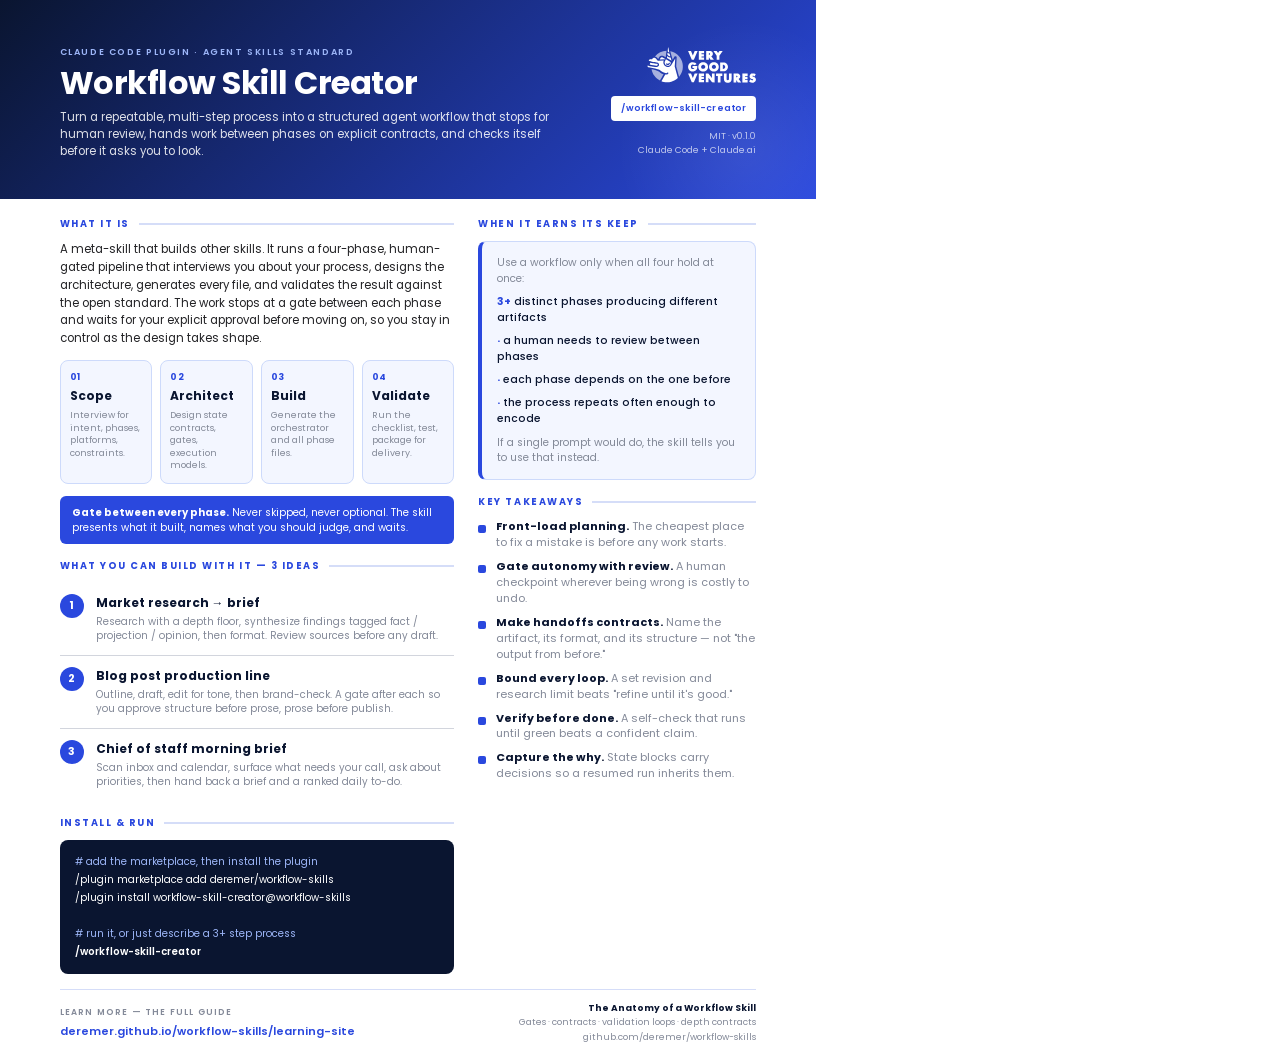
==== learning-site/handout.html @ ed43e68e "Rebrand handout to VGV, move into learning site, fix gate arrow - Redesigned handout.html and rebuil" ====
<!DOCTYPE html>
<html lang="en">
<head>
<meta charset="utf-8" />
<title>Workflow Skill Creator — Handout</title>
<link rel="preconnect" href="https://fonts.googleapis.com">
<link rel="preconnect" href="https://fonts.gstatic.com" crossorigin>
<link href="https://fonts.googleapis.com/css2?family=Poppins:wght@400;500;600;700&display=swap" rel="stylesheet">
<style>
  @page { size: Letter; margin: 0; }
  * { margin: 0; padding: 0; box-sizing: border-box; }

  :root {
    /* VGV core palette */
    --vgv-blue: #2A48DE;
    --vgv-navy: #0A1530;
    --vgv-black: #232326;
    --vgv-white: #FFFFFF;

    /* Web-context additions */
    --surface-light: #FAFBFF;
    --pale-blue: #F3F6FF;
    --light-blue: #CDDAFB;
    --sky-blue: #9DB6F8;
    --gray: #D2D5DD;
    --gray-deep: #838998;
    --eigengrau: #16161D;

    /* Tints */
    --blue-20: #D5DDF8;
    --blue-40: #AABBF2;
  }

  html, body {
    font-family: "Poppins", -apple-system, "Segoe UI", Helvetica, Arial, sans-serif;
    color: var(--vgv-black);
    background: var(--vgv-white);
    font-weight: 400;
    -webkit-print-color-adjust: exact;
    print-color-adjust: exact;
  }

  .page {
    width: 8.5in;
    height: 11in;
    display: flex;
    flex-direction: column;
  }

  /* ---------- header ---------- */
  .head {
    background: linear-gradient(135deg, var(--vgv-navy) 0%, var(--vgv-blue) 100%);
    color: var(--vgv-white);
    padding: 0.48in 0.62in 0.4in;
    display: flex;
    align-items: flex-start;
    justify-content: space-between;
    gap: 22px;
    position: relative;
    overflow: hidden;
    flex-shrink: 0;
  }
  .head::after {
    content: "";
    position: absolute;
    right: -60px;
    bottom: -80px;
    width: 260px;
    height: 260px;
    background: radial-gradient(circle, rgba(255,255,255,0.08) 0%, rgba(255,255,255,0) 70%);
    pointer-events: none;
  }
  .kicker {
    font-size: 9px;
    letter-spacing: 0.18em;
    text-transform: uppercase;
    color: var(--sky-blue);
    font-weight: 600;
  }
  h1 {
    font-family: "Poppins", sans-serif;
    font-weight: 700;
    font-size: 32px;
    line-height: 1.06;
    letter-spacing: -0.015em;
    margin: 7px 0 9px;
    color: var(--vgv-white);
  }
  .tagline {
    font-size: 11.5px;
    font-weight: 400;
    color: rgba(255,255,255,0.86);
    max-width: 5.4in;
    line-height: 1.5;
  }
  .badge {
    flex-shrink: 0;
    text-align: right;
    font-size: 9px;
    color: rgba(255,255,255,0.7);
    line-height: 1.6;
    position: relative;
    z-index: 1;
  }
  .badge .lockup {
    display: block;
    width: 110px;
    margin-left: auto;
    margin-bottom: 12px;
  }
  .badge .cmd {
    display: inline-block;
    font-family: "Poppins", monospace;
    background: var(--vgv-white);
    color: var(--vgv-blue);
    font-size: 9px;
    padding: 5px 10px;
    border-radius: 4px;
    font-weight: 600;
    letter-spacing: 0.02em;
    white-space: nowrap;
  }
  .badge .meta {
    margin-top: 8px;
    font-weight: 400;
  }

  /* ---------- body layout ---------- */
  .body {
    flex: 1;
    min-height: 0;
    padding: 18px 0.62in 0.34in;
    display: flex;
    flex-direction: column;
    overflow: hidden;
  }
  .cols {
    display: flex;
    gap: 24px;
    flex: 1;
  }
  .col-main { flex: 1.42; }
  .col-side { flex: 1; }

  section { margin-bottom: 15px; }
  h2 {
    font-family: "Poppins", sans-serif;
    font-weight: 700;
    font-size: 9.5px;
    letter-spacing: 0.16em;
    text-transform: uppercase;
    color: var(--vgv-blue);
    margin-bottom: 10px;
    display: flex;
    align-items: center;
    gap: 9px;
  }
  h2::after {
    content: "";
    flex: 1;
    height: 1.5px;
    background: var(--blue-20);
  }
  p {
    font-size: 11.5px;
    line-height: 1.55;
    color: var(--vgv-black);
    font-weight: 400;
  }
  p + p { margin-top: 6px; }

  /* phase strip */
  .phases {
    display: flex;
    gap: 8px;
    margin-top: 12px;
  }
  .phase {
    flex: 1;
    background: var(--pale-blue);
    border: 1px solid var(--light-blue);
    border-radius: 8px;
    padding: 10px 9px 11px;
    position: relative;
  }
  .phase .n {
    font-family: "Poppins", sans-serif;
    font-size: 9px;
    font-weight: 700;
    color: var(--vgv-blue);
    letter-spacing: 0.06em;
  }
  .phase .t {
    font-family: "Poppins", sans-serif;
    font-size: 12px;
    font-weight: 700;
    color: var(--vgv-navy);
    margin: 3px 0 4px;
  }
  .phase .d {
    font-size: 9px;
    color: var(--gray-deep);
    line-height: 1.4;
    font-weight: 400;
  }
  .gatebar {
    margin-top: 12px;
    font-size: 10px;
    color: var(--vgv-black);
    background: var(--vgv-blue);
    color: var(--vgv-white);
    border-radius: 6px;
    padding: 9px 12px;
    line-height: 1.5;
    font-weight: 400;
  }
  .gatebar b { font-weight: 700; }

  /* examples */
  .ex { margin-top: 4px; }
  .ex-item {
    display: flex;
    gap: 12px;
    padding: 11px 0;
    border-bottom: 1px solid var(--gray);
  }
  .ex-item:last-child { border-bottom: none; }
  .ex-num {
    flex-shrink: 0;
    width: 24px; height: 24px;
    border-radius: 50%;
    background: var(--vgv-blue);
    color: var(--vgv-white);
    font-size: 11px;
    font-weight: 700;
    display: flex;
    align-items: center;
    justify-content: center;
    font-family: "Poppins", sans-serif;
  }
  .ex-item .et {
    font-family: "Poppins", sans-serif;
    font-size: 12px;
    font-weight: 700;
    color: var(--vgv-navy);
  }
  .ex-item .ed {
    font-size: 10px;
    color: var(--gray-deep);
    line-height: 1.45;
    margin-top: 3px;
    font-weight: 400;
  }

  /* install */
  pre {
    background: var(--vgv-navy);
    color: var(--vgv-white);
    font-family: "Poppins", ui-monospace, Menlo, monospace;
    font-size: 10px;
    line-height: 1.8;
    padding: 13px 15px;
    border-radius: 8px;
    overflow: hidden;
    white-space: pre-wrap;
    font-weight: 400;
  }
  pre .c { color: var(--sky-blue); }
  pre .p { color: var(--vgv-white); font-weight: 600; }

  /* takeaways */
  ul.take { list-style: none; }
  ul.take li {
    font-size: 11px;
    line-height: 1.45;
    padding-left: 18px;
    position: relative;
    margin-bottom: 8px;
    font-weight: 400;
  }
  ul.take li::before {
    content: "";
    position: absolute;
    left: 0; top: 6px;
    width: 8px; height: 8px;
    border-radius: 2px;
    background: var(--vgv-blue);
  }
  ul.take li b {
    color: var(--vgv-navy);
    font-weight: 700;
  }
  ul.take li span { color: var(--gray-deep); }

  /* when to use box */
  .usebox {
    background: var(--pale-blue);
    border: 1px solid var(--light-blue);
    border-left: 4px solid var(--vgv-blue);
    border-radius: 8px;
    padding: 13px 15px;
  }
  .usebox p {
    font-size: 10.5px;
    line-height: 1.5;
    color: var(--gray-deep);
    font-weight: 400;
  }
  .usebox .test {
    font-size: 10.5px;
    margin-top: 7px;
    color: var(--vgv-navy);
    font-weight: 500;
  }
  .usebox .test b {
    color: var(--vgv-blue);
    font-weight: 700;
  }

  /* footer */
  .foot {
    margin-top: auto;
    border-top: 1.5px solid var(--blue-20);
    padding-top: 11px;
    display: flex;
    justify-content: space-between;
    align-items: center;
    gap: 16px;
    flex-shrink: 0;
  }
  .foot .more { font-size: 11px; }
  .foot .more .lk {
    color: var(--vgv-blue);
    font-weight: 600;
    text-decoration: none;
  }
  .foot .more .lab {
    font-family: "Poppins", sans-serif;
    font-size: 8.5px;
    letter-spacing: 0.14em;
    text-transform: uppercase;
    color: var(--gray-deep);
    font-weight: 600;
    display: block;
    margin-bottom: 4px;
  }
  .foot .right {
    font-size: 9px;
    color: var(--gray-deep);
    text-align: right;
    line-height: 1.6;
    font-weight: 400;
  }
  .foot .right b {
    color: var(--vgv-navy);
    font-weight: 700;
  }
</style>
</head>
<body>
<div class="page">

  <div class="head">
    <div>
      <div class="kicker">Claude Code Plugin · Agent Skills standard</div>
      <h1>Workflow Skill Creator</h1>
      <div class="tagline">Turn a repeatable, multi-step process into a structured agent workflow that stops for human review, hands work between phases on explicit contracts, and checks itself before it asks you to look.</div>
    </div>
    <div class="badge">
      <img class="lockup" src="vgv-lockup.svg" alt="Very Good Ventures" />
      <span class="cmd">/workflow-skill-creator</span>
      <div class="meta">MIT · v0.1.0<br/>Claude Code + Claude.ai</div>
    </div>
  </div>

  <div class="body">
    <div class="cols">
      <!-- ===== MAIN COLUMN ===== -->
      <div class="col-main">

        <section>
          <h2>What it is</h2>
          <p>A meta-skill that builds other skills. It runs a four-phase, human-gated pipeline that interviews you about your process, designs the architecture, generates every file, and validates the result against the open standard. The work stops at a gate between each phase and waits for your explicit approval before moving on, so you stay in control as the design takes shape.</p>
          <div class="phases">
            <div class="phase"><div class="n">01</div><div class="t">Scope</div><div class="d">Interview for intent, phases, platforms, constraints.</div></div>
            <div class="phase"><div class="n">02</div><div class="t">Architect</div><div class="d">Design state contracts, gates, execution models.</div></div>
            <div class="phase"><div class="n">03</div><div class="t">Build</div><div class="d">Generate the orchestrator and all phase files.</div></div>
            <div class="phase"><div class="n">04</div><div class="t">Validate</div><div class="d">Run the checklist, test, package for delivery.</div></div>
          </div>
          <div class="gatebar"><b>Gate between every phase.</b> Never skipped, never optional. The skill presents what it built, names what you should judge, and waits.</div>
        </section>

        <section>
          <h2>What you can build with it — 3 ideas</h2>
          <div class="ex">
            <div class="ex-item">
              <div class="ex-num">1</div>
              <div>
                <div class="et">Market research → brief</div>
                <div class="ed">Research with a depth floor, synthesize findings tagged fact / projection / opinion, then format. Review sources before any draft.</div>
              </div>
            </div>
            <div class="ex-item">
              <div class="ex-num">2</div>
              <div>
                <div class="et">Blog post production line</div>
                <div class="ed">Outline, draft, edit for tone, then brand-check. A gate after each so you approve structure before prose, prose before publish.</div>
              </div>
            </div>
            <div class="ex-item">
              <div class="ex-num">3</div>
              <div>
                <div class="et">Chief of staff morning brief</div>
                <div class="ed">Scan inbox and calendar, surface what needs your call, ask about priorities, then hand back a brief and a ranked daily to-do.</div>
              </div>
            </div>
          </div>
        </section>

        <section>
          <h2>Install &amp; run</h2>
          <pre><span class="c"># add the marketplace, then install the plugin</span>
/plugin marketplace add deremer/workflow-skills
/plugin install workflow-skill-creator@workflow-skills

<span class="c"># run it, or just describe a 3+ step process</span>
<span class="p">/workflow-skill-creator</span></pre>
        </section>

      </div>

      <!-- ===== SIDE COLUMN ===== -->
      <div class="col-side">

        <section>
          <h2>When it earns its keep</h2>
          <div class="usebox">
            <p>Use a workflow only when all four hold at once:</p>
            <div class="test"><b>3+</b> distinct phases producing different artifacts</div>
            <div class="test"><b>·</b> a human needs to review between phases</div>
            <div class="test"><b>·</b> each phase depends on the one before</div>
            <div class="test"><b>·</b> the process repeats often enough to encode</div>
            <p style="margin-top:8px">If a single prompt would do, the skill tells you to use that instead.</p>
          </div>
        </section>

        <section>
          <h2>Key takeaways</h2>
          <ul class="take">
            <li><b>Front-load planning.</b> <span>The cheapest place to fix a mistake is before any work starts.</span></li>
            <li><b>Gate autonomy with review.</b> <span>A human checkpoint wherever being wrong is costly to undo.</span></li>
            <li><b>Make handoffs contracts.</b> <span>Name the artifact, its format, and its structure — not "the output from before."</span></li>
            <li><b>Bound every loop.</b> <span>A set revision and research limit beats "refine until it's good."</span></li>
            <li><b>Verify before done.</b> <span>A self-check that runs until green beats a confident claim.</span></li>
            <li><b>Capture the why.</b> <span>State blocks carry decisions so a resumed run inherits them.</span></li>
          </ul>
        </section>

      </div>
    </div>

    <div class="foot">
      <div class="more">
        <span class="lab">Learn more — the full guide</span>
        <a class="lk" href="https://deremer.github.io/workflow-skills/learning-site/">deremer.github.io/workflow-skills/learning-site</a>
      </div>
      <div class="right">
        <b>The Anatomy of a Workflow Skill</b><br/>
        Gates · contracts · validation loops · depth contracts<br/>
        github.com/deremer/workflow-skills
      </div>
    </div>
  </div>

</div>
</body>
</html>
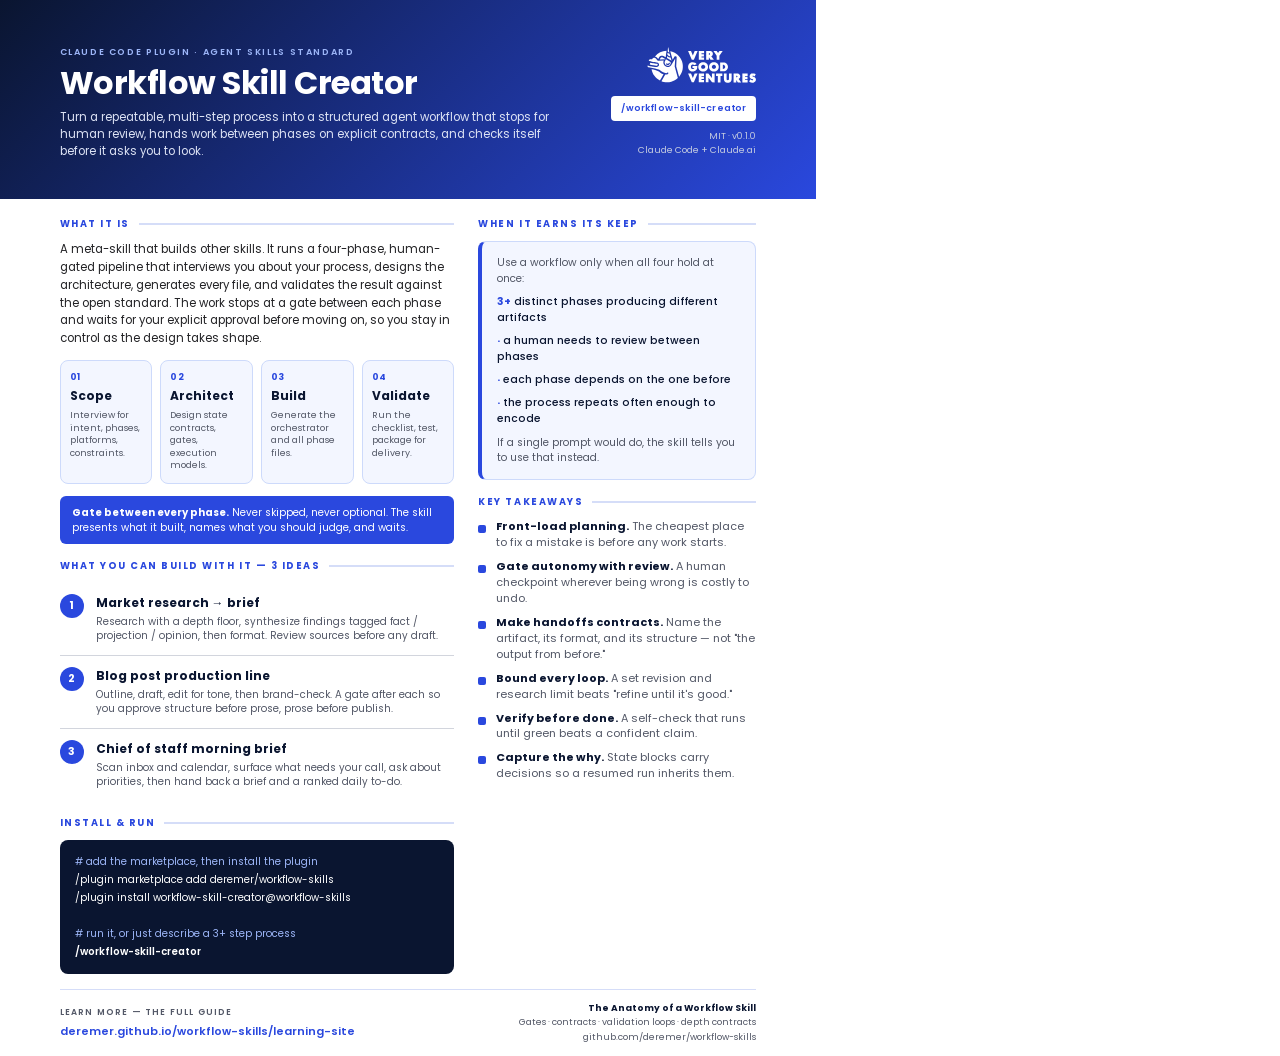
==== commit 72de716b: "Add Workflow Skills Guide CTA, fix print and diagram issues - Added the full Workflow Skills Guide P" ====
--- a/learning-site/handout.html
+++ b/learning-site/handout.html
@@ -23,7 +23,7 @@
     --light-blue: #CDDAFB;
     --sky-blue: #9DB6F8;
     --gray: #D2D5DD;
-    --gray-deep: #838998;
+    --gray-deep: #525766;
     --eigengrau: #16161D;
 
     /* Tints */
@@ -60,16 +60,6 @@
     overflow: hidden;
     flex-shrink: 0;
   }
-  .head::after {
-    content: "";
-    position: absolute;
-    right: -60px;
-    bottom: -80px;
-    width: 260px;
-    height: 260px;
-    background: radial-gradient(circle, rgba(255,255,255,0.08) 0%, rgba(255,255,255,0) 70%);
-    pointer-events: none;
-  }
   .kicker {
     font-size: 9px;
     letter-spacing: 0.18em;
@@ -89,7 +79,7 @@
   .tagline {
     font-size: 11.5px;
     font-weight: 400;
-    color: rgba(255,255,255,0.86);
+    color: #DCE2F4;
     max-width: 5.4in;
     line-height: 1.5;
   }
@@ -97,7 +87,7 @@
     flex-shrink: 0;
     text-align: right;
     font-size: 9px;
-    color: rgba(255,255,255,0.7);
+    color: #C5CCE0;
     line-height: 1.6;
     position: relative;
     z-index: 1;
